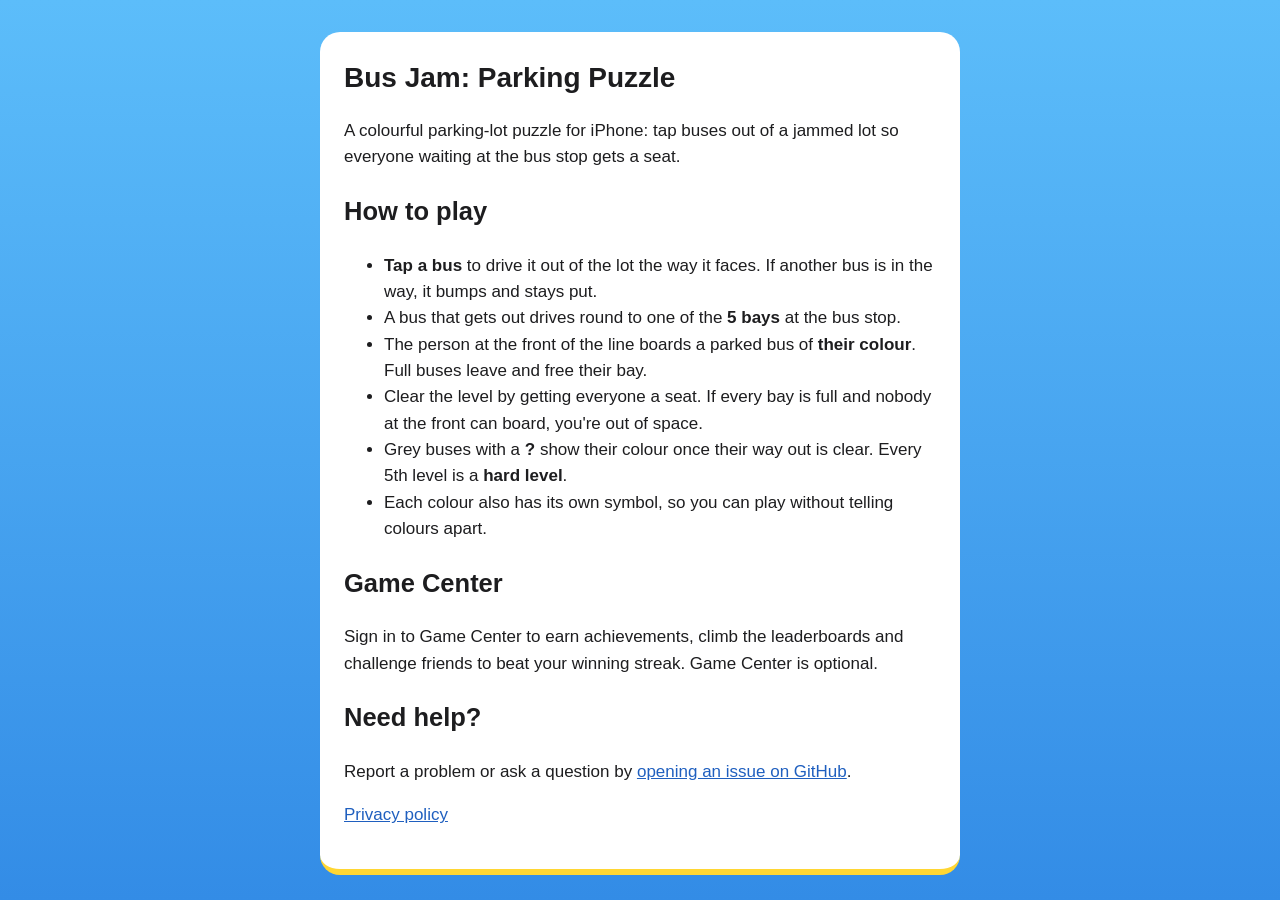
==== index.html @ fa8639af "Support and privacy pages" ====
<!doctype html>
<html lang="en">
<head>
<meta charset="utf-8">
<meta name="viewport" content="width=device-width, initial-scale=1">
<title>Bus Jam: Parking Puzzle Support</title>
<link rel="stylesheet" href="style.css">
</head>
<body>
<main>
<h1>Bus Jam: Parking Puzzle</h1>
<p>A colourful parking-lot puzzle for iPhone: tap buses out of a jammed lot so everyone waiting at the bus stop gets a seat.</p>
<h2>How to play</h2>
<ul>
<li><strong>Tap a bus</strong> to drive it out of the lot the way it faces. If another bus is in the way, it bumps and stays put.</li>
<li>A bus that gets out drives round to one of the <strong>5 bays</strong> at the bus stop.</li>
<li>The person at the front of the line boards a parked bus of <strong>their colour</strong>. Full buses leave and free their bay.</li>
<li>Clear the level by getting everyone a seat. If every bay is full and nobody at the front can board, you're out of space.</li>
<li>Grey buses with a <strong>?</strong> show their colour once their way out is clear. Every 5th level is a <strong>hard level</strong>.</li>
<li>Each colour also has its own symbol, so you can play without telling colours apart.</li>
</ul>
<h2>Game Center</h2>
<p>Sign in to Game Center to earn achievements, climb the leaderboards and challenge friends to beat your winning streak. Game Center is optional.</p>
<h2>Need help?</h2>
<p>Report a problem or ask a question by <a href="https://github.com/feinshoej/busjam-parking-puzzle/issues/new">opening an issue on GitHub</a>.</p>
<p><a href="privacy.html">Privacy policy</a></p>
</main>
</body>
</html>
---- style.css ----
body { font: 17px/1.55 -apple-system, BlinkMacSystemFont, "Helvetica Neue", sans-serif; max-width: 640px; margin: 0 auto; padding: 32px 16px; color: #1d1d1f; background: linear-gradient(#5cbdfa, #338ce6) fixed; }
main { background: #fff; padding: 24px; border-radius: 20px; border-bottom: 6px solid #ffd633; }
h1 { margin-top: 0; font-size: 28px; }
a { color: #1f5fbf; }
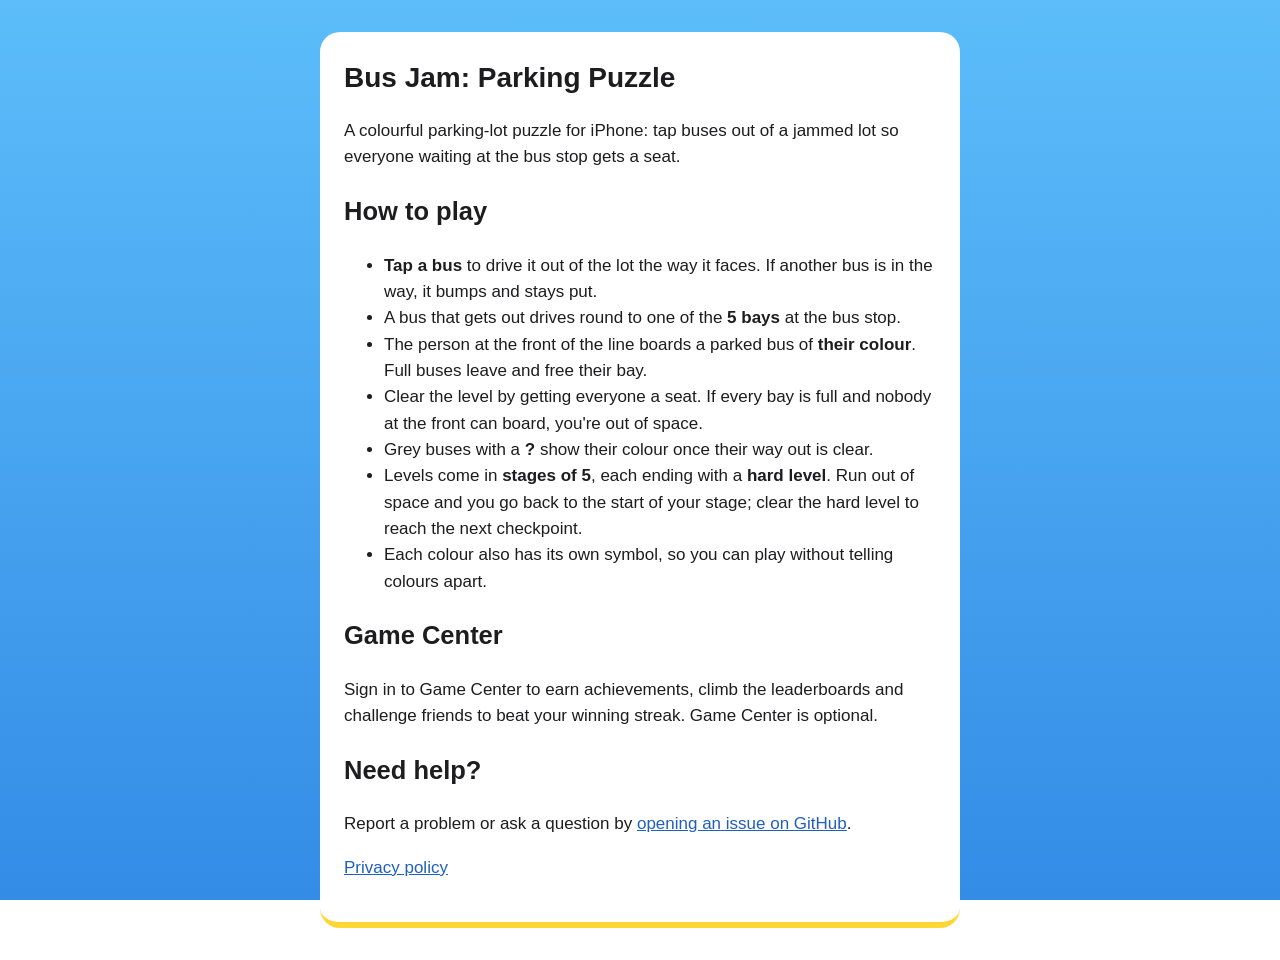
==== commit 45147603: "Explain stages and checkpoints" ====
--- a/index.html
+++ b/index.html
@@ -16,7 +16,8 @@
 <li>A bus that gets out drives round to one of the <strong>5 bays</strong> at the bus stop.</li>
 <li>The person at the front of the line boards a parked bus of <strong>their colour</strong>. Full buses leave and free their bay.</li>
 <li>Clear the level by getting everyone a seat. If every bay is full and nobody at the front can board, you're out of space.</li>
-<li>Grey buses with a <strong>?</strong> show their colour once their way out is clear. Every 5th level is a <strong>hard level</strong>.</li>
+<li>Grey buses with a <strong>?</strong> show their colour once their way out is clear.</li>
+<li>Levels come in <strong>stages of 5</strong>, each ending with a <strong>hard level</strong>. Run out of space and you go back to the start of your stage; clear the hard level to reach the next checkpoint.</li>
 <li>Each colour also has its own symbol, so you can play without telling colours apart.</li>
 </ul>
 <h2>Game Center</h2>
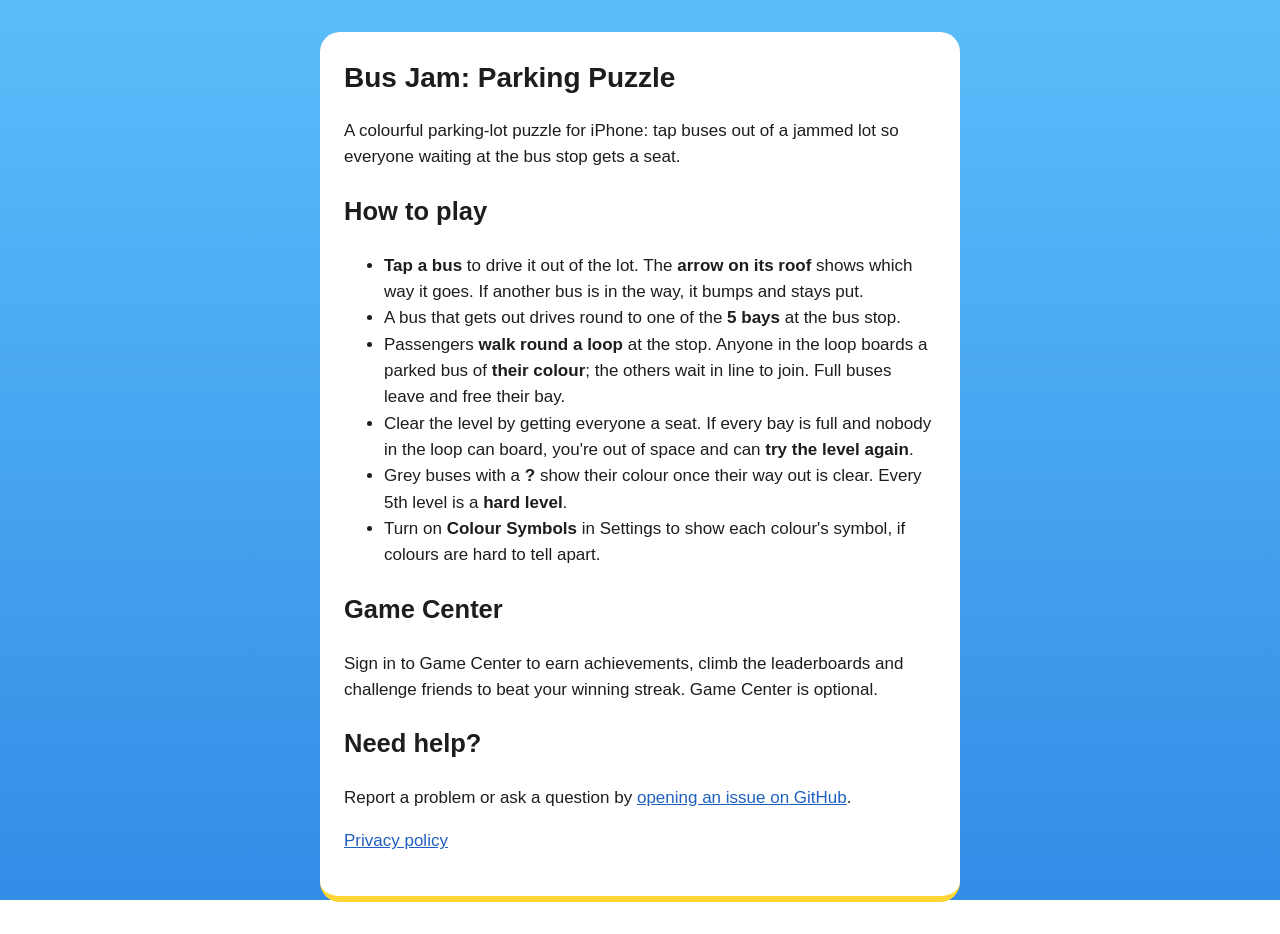
==== commit b84e1bc2: "How to play: passenger loop, roof arrows, retry a lost level, optional colour symbols" ====
--- a/index.html
+++ b/index.html
@@ -12,13 +12,12 @@
 <p>A colourful parking-lot puzzle for iPhone: tap buses out of a jammed lot so everyone waiting at the bus stop gets a seat.</p>
 <h2>How to play</h2>
 <ul>
-<li><strong>Tap a bus</strong> to drive it out of the lot the way it faces. If another bus is in the way, it bumps and stays put.</li>
+<li><strong>Tap a bus</strong> to drive it out of the lot. The <strong>arrow on its roof</strong> shows which way it goes. If another bus is in the way, it bumps and stays put.</li>
 <li>A bus that gets out drives round to one of the <strong>5 bays</strong> at the bus stop.</li>
-<li>The person at the front of the line boards a parked bus of <strong>their colour</strong>. Full buses leave and free their bay.</li>
-<li>Clear the level by getting everyone a seat. If every bay is full and nobody at the front can board, you're out of space.</li>
-<li>Grey buses with a <strong>?</strong> show their colour once their way out is clear.</li>
-<li>Levels come in <strong>stages of 5</strong>, each ending with a <strong>hard level</strong>. Run out of space and you go back to the start of your stage; clear the hard level to reach the next checkpoint.</li>
-<li>Each colour also has its own symbol, so you can play without telling colours apart.</li>
+<li>Passengers <strong>walk round a loop</strong> at the stop. Anyone in the loop boards a parked bus of <strong>their colour</strong>; the others wait in line to join. Full buses leave and free their bay.</li>
+<li>Clear the level by getting everyone a seat. If every bay is full and nobody in the loop can board, you're out of space and can <strong>try the level again</strong>.</li>
+<li>Grey buses with a <strong>?</strong> show their colour once their way out is clear. Every 5th level is a <strong>hard level</strong>.</li>
+<li>Turn on <strong>Colour Symbols</strong> in Settings to show each colour's symbol, if colours are hard to tell apart.</li>
 </ul>
 <h2>Game Center</h2>
 <p>Sign in to Game Center to earn achievements, climb the leaderboards and challenge friends to beat your winning streak. Game Center is optional.</p>
